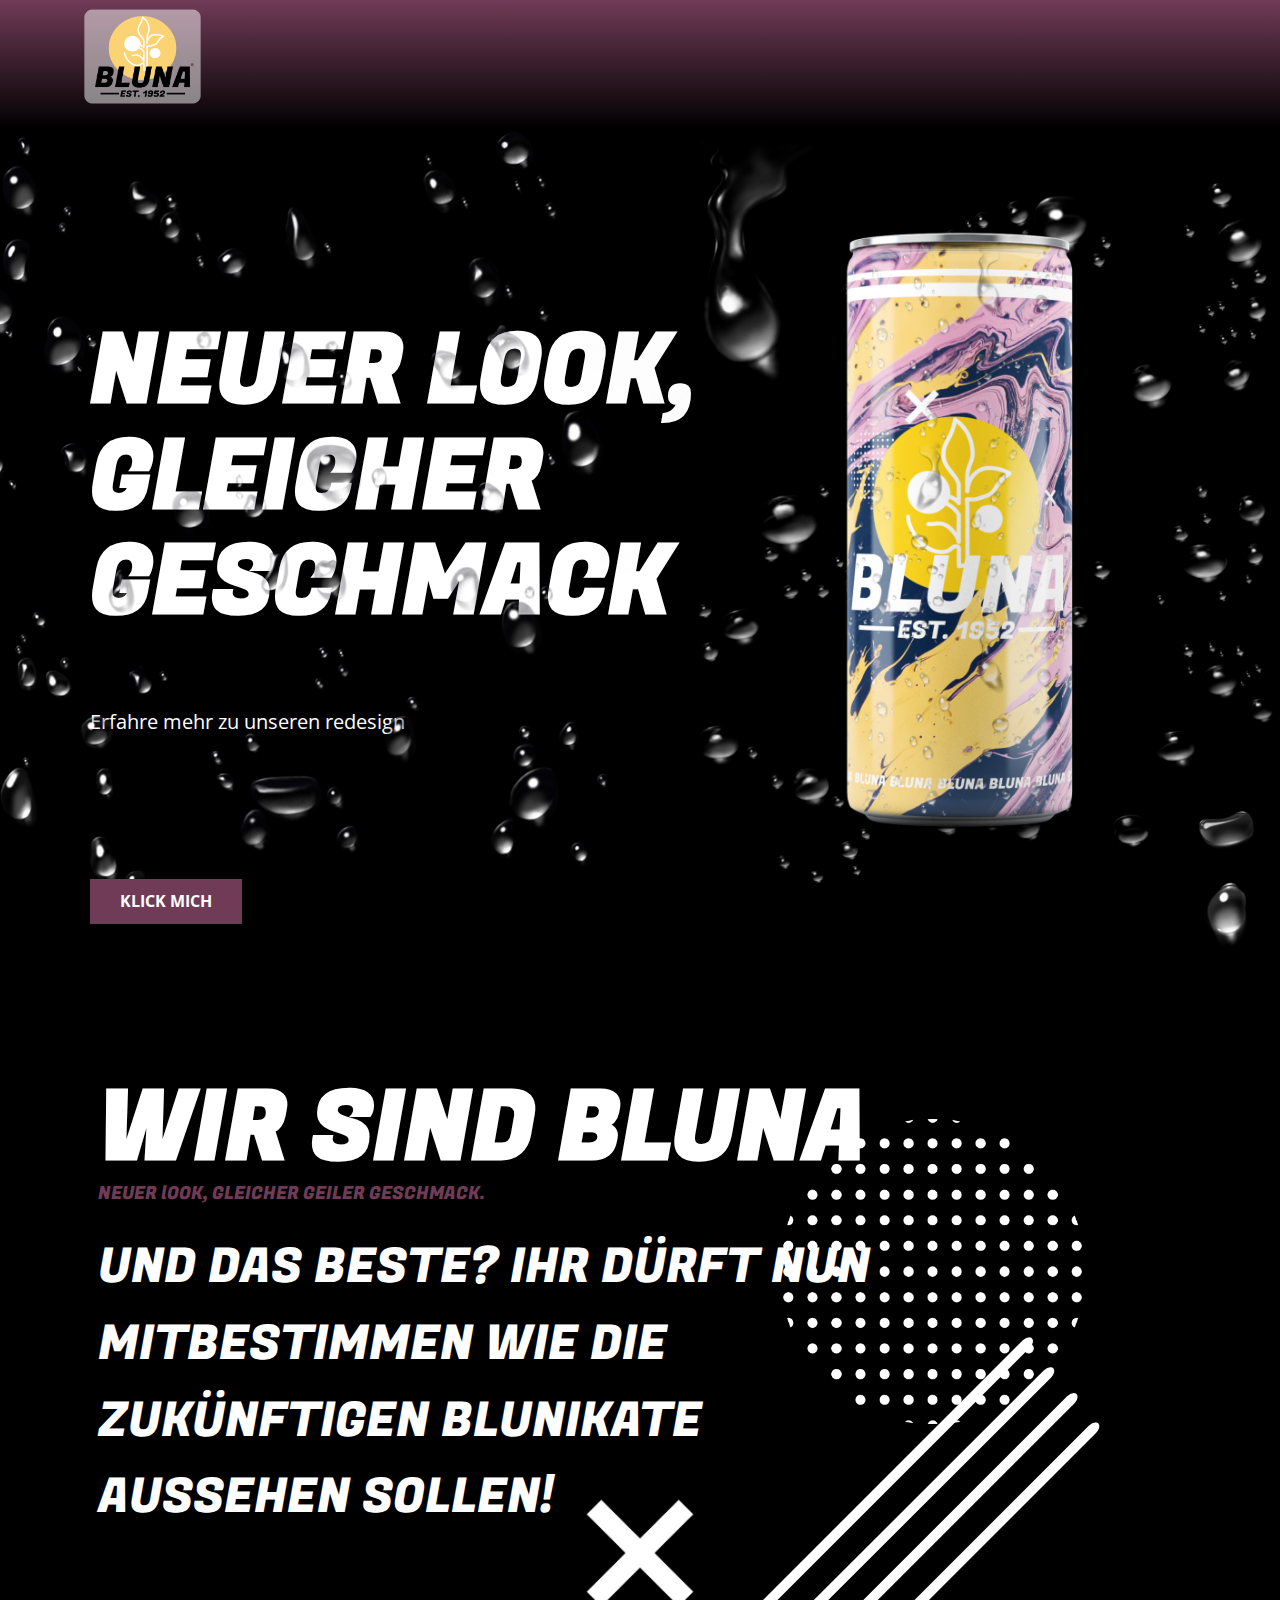
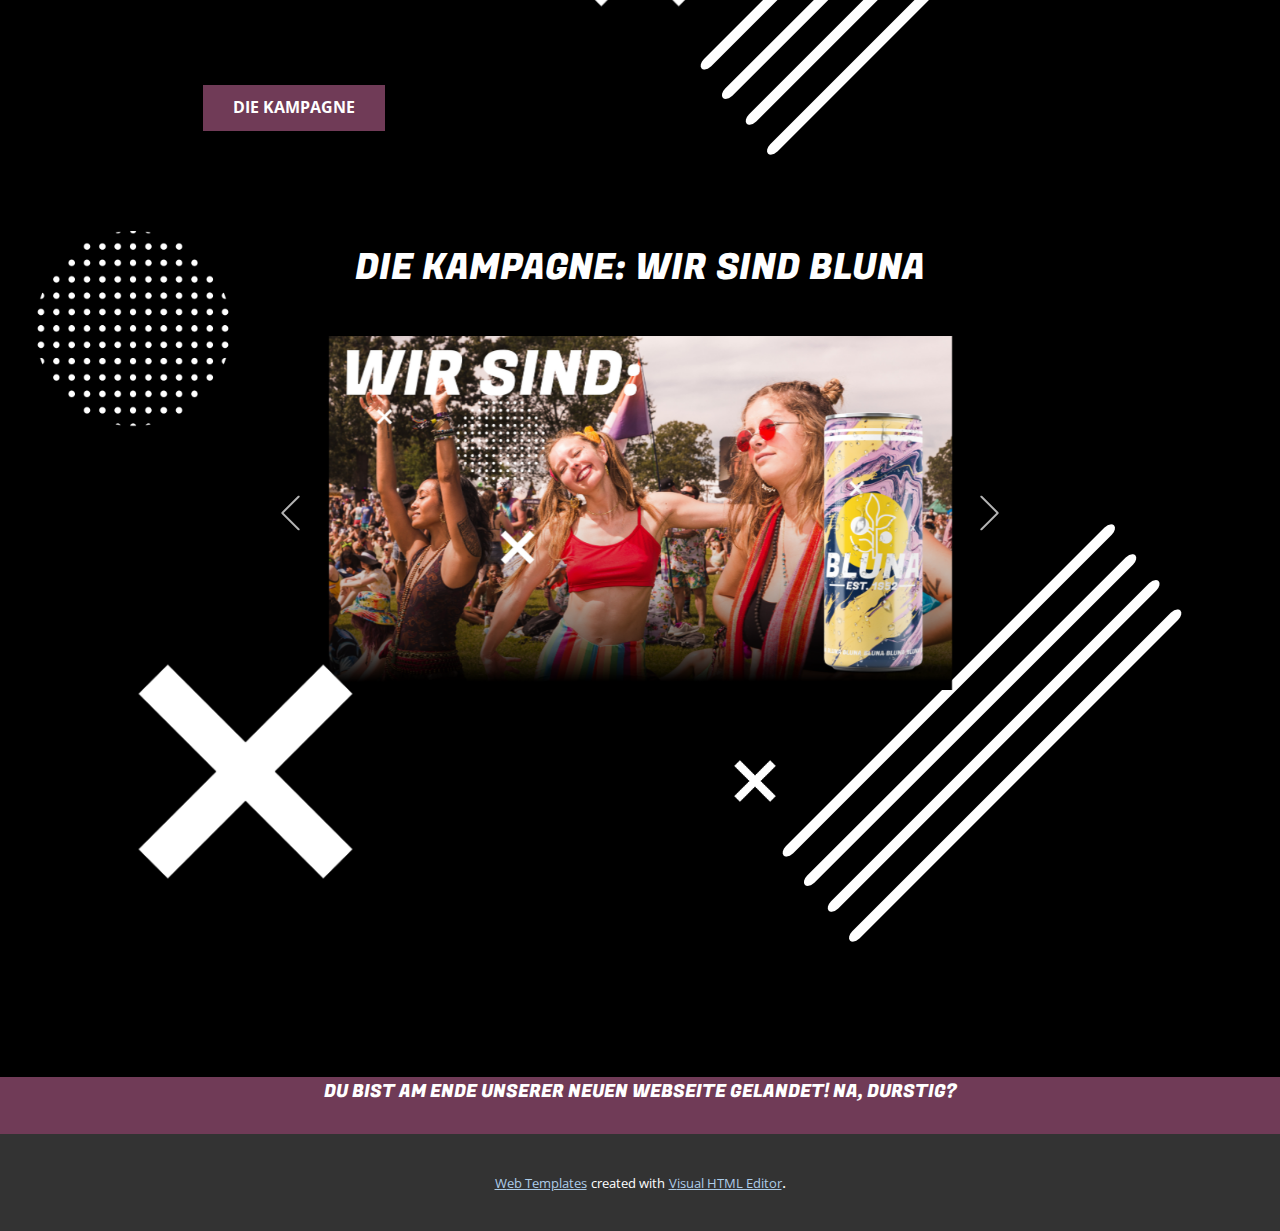
==== index.html @ a2d01c03 "added files" ====
<!DOCTYPE html>
<html style="font-size: 16px;">
  <head>
    <meta name="viewport" content="width=device-width, initial-scale=1.0">
    <meta charset="utf-8">
    <meta name="keywords" content="NEUER LOOK,gleicher&nbsp;GESCHMACK, Sample Headline">
    <meta name="description" content="">
    <meta name="page_type" content="np-template-header-footer-from-plugin">
    <title>Seite 1</title>
    <link rel="stylesheet" href="nicepage.css" media="screen">
<link rel="stylesheet" href="Seite-1.css" media="screen">
    <script class="u-script" type="text/javascript" src="jquery.js" defer=""></script>
    <script class="u-script" type="text/javascript" src="nicepage.js" defer=""></script>
    <meta name="generator" content="Nicepage 3.3.3, nicepage.com">
    
    
    
    <link id="u-theme-google-font" rel="stylesheet" href="https://fonts.googleapis.com/css?family=Roboto:100,100i,300,300i,400,400i,500,500i,700,700i,900,900i|Open+Sans:300,300i,400,400i,600,600i,700,700i,800,800i">
    <link id="u-page-google-font" rel="stylesheet" href="https://fonts.googleapis.com/css?family=Fugaz+One:400">
    
    
    
    
    <script type="application/ld+json">{
		"@context": "http://schema.org",
		"@type": "Organization",
		"name": "",
		"url": "index.html",
		"logo": "images/logo_trans.png"
}</script>
    <meta property="og:title" content="Seite 1">
    <meta property="og:type" content="website">
    <meta name="theme-color" content="#478ac9">
    <link rel="canonical" href="index.html">
    <meta property="og:url" content="index.html">
  </head>
  <body data-home-page="Seite-1.html" data-home-page-title="Seite 1" class="u-body"><header class="u-clearfix u-gradient u-header u-header" id="sec-d174"><div class="u-clearfix u-sheet u-sheet-1">
        <a href="https://nicepage.com" class="u-image u-logo u-image-1">
          <img src="images/logo_trans.png" class="u-logo-image u-logo-image-1" data-image-width="145.3334">
        </a>
      </div></header>
    <section class="skrollable u-align-left u-clearfix u-image u-parallax u-section-1" src="" id="sec-9734">
      <h1 class="u-custom-font u-text u-text-white u-title u-text-1">NEUER LOOK,<br>gleicher&nbsp;<br>GESCHMACK
      </h1>
      <p class="u-large-text u-text u-text-variant u-text-white u-text-2">Erfahre mehr zu unseren redesign</p>
      <img src="images/8fbe67342629d2fa3157f2b567e7f0b6.png" alt="" class="u-expanded-width u-image u-image-default u-image-1" data-image-width="1600" data-image-height="992">
      <img src="images/dose_einzeln.png" alt="" class="u-image u-image-default u-preserve-proportions u-image-2" data-image-width="2000" data-image-height="2000">
      <a href="Seite-1.html#sec-6746" data-page-id="94566227" class="u-btn u-button-style u-custom-color-1 u-btn-1">Klick mich</a>
    </section>
    <section class="u-black u-clearfix u-section-2" id="sec-6746">
      <div class="u-clearfix u-sheet u-sheet-1">
        <h3 class="u-custom-font u-text u-text-body-alt-color u-text-1">WIR SIND BLUNA</h3>
        <p class="u-custom-font u-text u-text-custom-color-1 u-text-2">NEUER lOOK, GLEICHER GEILER GESCHMACK. </p>
        <p class="u-custom-font u-text u-text-body-alt-color u-text-3">UND DAS BESTE? IHR DÜRFT NUN MITBESTIMMEN WIE DIE ZUKÜNFTIGEN BLUNIKATE AUSSEHEN SOLLEN!</p>
        <img src="images/11.png" alt="" class="u-image u-image-default u-preserve-proportions u-image-1">
        <img src="images/3.png" alt="" class="u-image u-image-default u-preserve-proportions u-image-2" data-image-width="500" data-image-height="500">
        <img src="images/2.png" alt="" class="u-image u-image-default u-preserve-proportions u-image-3" data-image-width="500" data-image-height="500">
        <a href="Seite-1.html#sec-6194" data-page-id="94566227" class="u-btn u-button-style u-custom-color-1 u-btn-1">Die kampagne</a>
      </div>
    </section>
    <section class="u-align-center u-black u-clearfix u-section-3" id="sec-6194">
      <div class="u-clearfix u-sheet u-sheet-1">
        <h2 class="u-custom-font u-text u-text-1">DIE KAMPAGNE: WIR SIND BLUNA</h2>
        <img src="images/3.png" alt="" class="u-image u-image-default u-preserve-proportions u-image-1" data-image-width="500" data-image-height="500">
        <div id="carousel-bd35" data-interval="5000" data-u-ride="carousel" class="u-carousel u-expanded-width-sm u-expanded-width-xs u-slider u-slider-1">
          <ol class="u-absolute-hcenter u-carousel-indicators u-hidden u-carousel-indicators-1">
            <li data-u-target="#carousel-bd35" class="u-active u-grey-30" data-u-slide-to="0"></li>
            <li data-u-target="#carousel-bd35" class="u-grey-30" data-u-slide-to="1"></li>
            <li data-u-target="#carousel-bd35" class="u-grey-30" data-u-slide-to="2"></li>
          </ol>
          <div class="u-carousel-inner" role="listbox">
            <div class="u-active u-align-center-md u-align-center-sm u-align-center-xs u-carousel-item u-container-style u-slide">
              <div class="u-container-layout u-valign-middle u-container-layout-1">
                <img alt="" class="u-image u-image-default u-image-2" src="images/billboard_neu534.png">
              </div>
            </div>
            <div class="u-carousel-item u-container-style u-expanded-width u-slide">
              <div class="u-container-layout u-valign-middle u-container-layout-2">
                <img alt="" class="u-image u-image-default u-image-3" src="images/TEMPLATE_06.png">
              </div>
            </div>
            <div class="test-slide u-carousel-item u-container-style u-slide">
              <div class="u-container-layout u-valign-bottom u-container-layout-3">
                <img src="images/ubahn_mockup.png" alt="" class="u-image u-image-default u-image-4" data-image-width="600" data-image-height="333">
              </div>
            </div>
          </div>
          <a class="u-absolute-vcenter u-carousel-control u-carousel-control-prev u-spacing-12 u-text-grey-30 u-carousel-control-1" href="#carousel-bd35" role="button" data-u-slide="prev">
            <span aria-hidden="true">
              <svg viewBox="0 0 477.175 477.175"><path d="M145.188,238.575l215.5-215.5c5.3-5.3,5.3-13.8,0-19.1s-13.8-5.3-19.1,0l-225.1,225.1c-5.3,5.3-5.3,13.8,0,19.1l225.1,225
                    c2.6,2.6,6.1,4,9.5,4s6.9-1.3,9.5-4c5.3-5.3,5.3-13.8,0-19.1L145.188,238.575z"></path></svg>
            </span>
            <span class="sr-only">+Previous</span>
          </a>
          <a class="u-absolute-vcenter u-carousel-control u-carousel-control-next u-spacing-12 u-text-grey-30 u-carousel-control-2" href="#carousel-bd35" role="button" data-u-slide="next">
            <span aria-hidden="true">
              <svg viewBox="0 0 477.175 477.175"><path d="M360.731,229.075l-225.1-225.1c-5.3-5.3-13.8-5.3-19.1,0s-5.3,13.8,0,19.1l215.5,215.5l-215.5,215.5
                    c-5.3,5.3-5.3,13.8,0,19.1c2.6,2.6,6.1,4,9.5,4c3.4,0,6.9-1.3,9.5-4l225.1-225.1C365.931,242.875,365.931,234.275,360.731,229.075z"></path></svg>
            </span>
            <span class="sr-only">+Next</span>
          </a>
        </div>
        <img src="images/11.png" alt="" class="u-image u-image-default u-preserve-proportions u-image-5">
        <img src="images/2.png" alt="" class="u-image u-image-default u-preserve-proportions u-image-6" data-image-width="500" data-image-height="500">
        <img src="images/2.png" alt="" class="u-image u-image-default u-preserve-proportions u-image-7" data-image-width="500" data-image-height="500">
      </div>
    </section>
    
    
    <footer class="u-align-center u-clearfix u-custom-color-1 u-footer u-footer" id="sec-a626"><div class="u-clearfix u-sheet u-sheet-1">
        <p class="u-custom-font u-small-text u-text u-text-variant u-text-1">DU BIST AM ENDE UNSERER NEUEN WEBSEITE GELANDET! NA, DURSTIG?</p>
      </div></footer>
    <section class="u-backlink u-clearfix u-grey-80">
      <a class="u-link" href="https://nicepage.com/website-templates" target="_blank">
        <span>Web Templates</span>
      </a>
      <p class="u-text">
        <span>created with</span>
      </p>
      <a class="u-link" href="https://nicepage.com/html-website-builder" target="_blank">
        <span>Visual HTML Editor</span>
      </a>. 
    </section>
  </body>
</html>
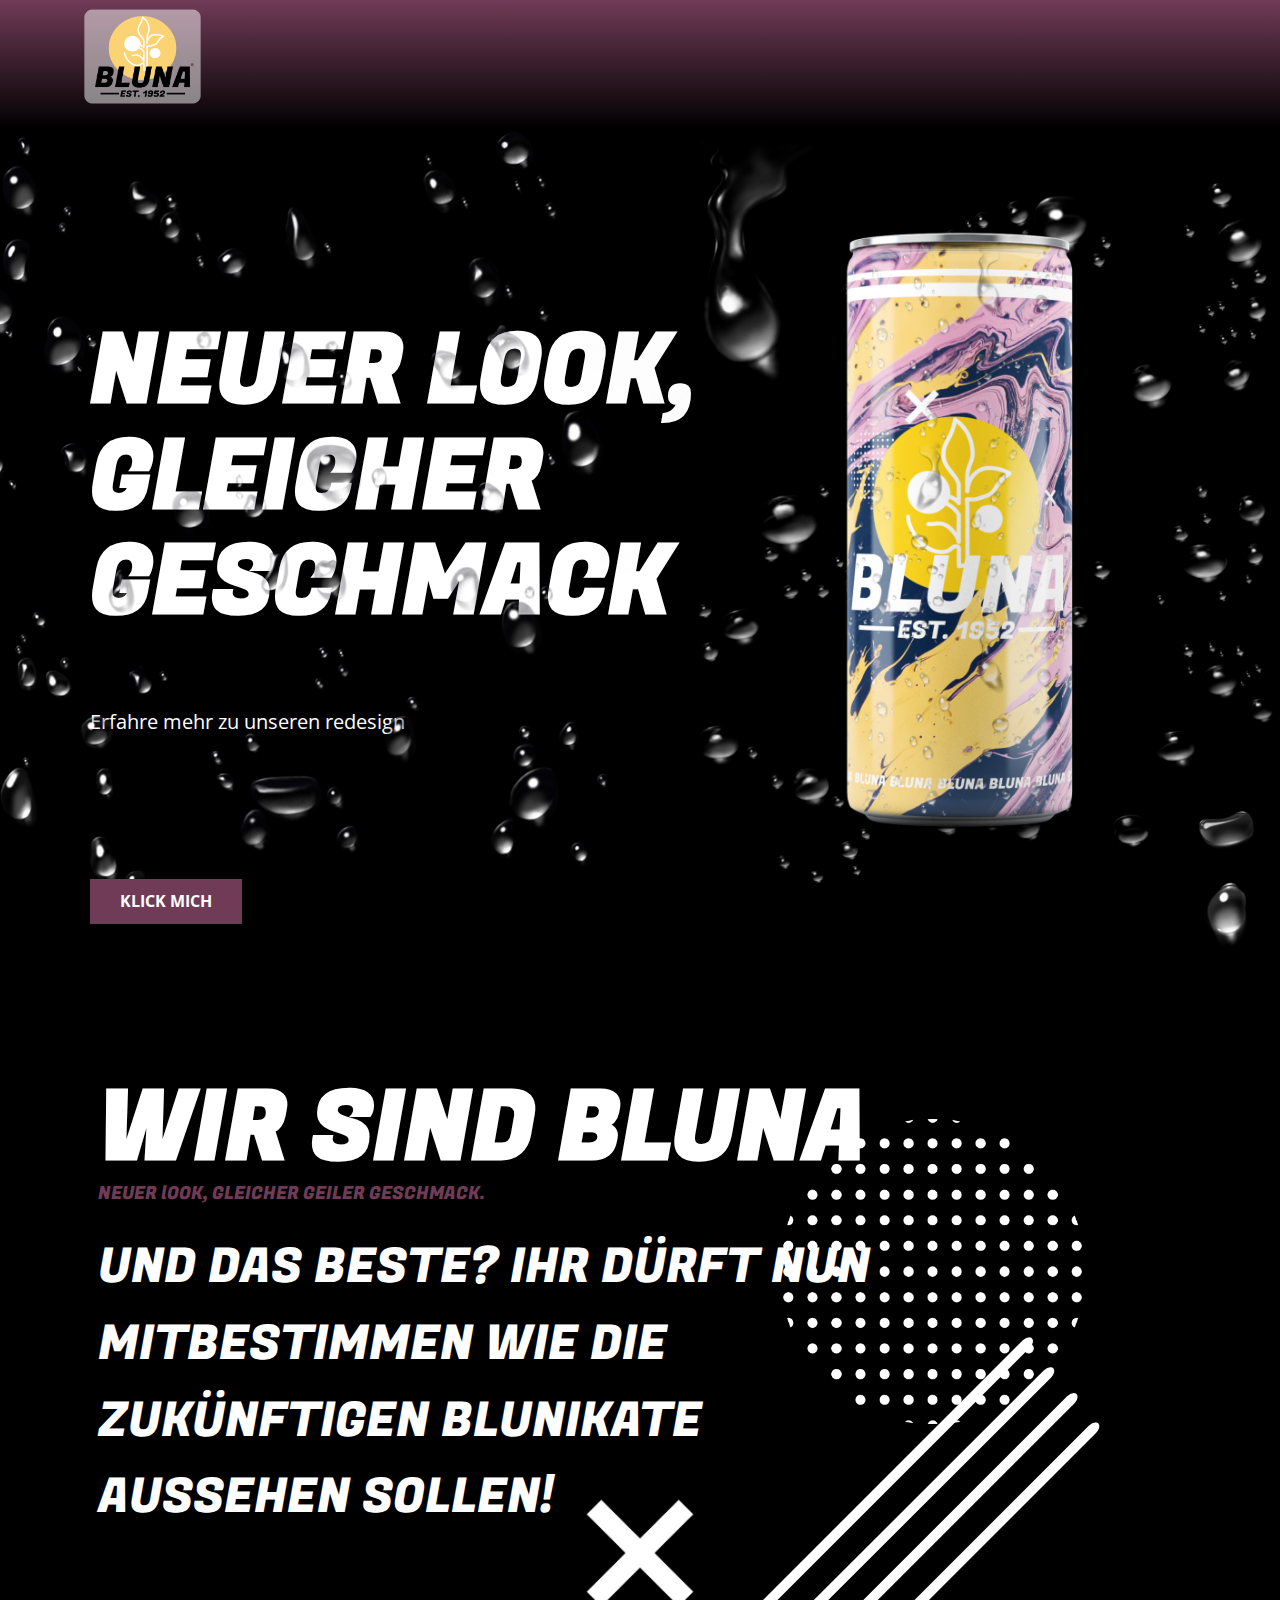
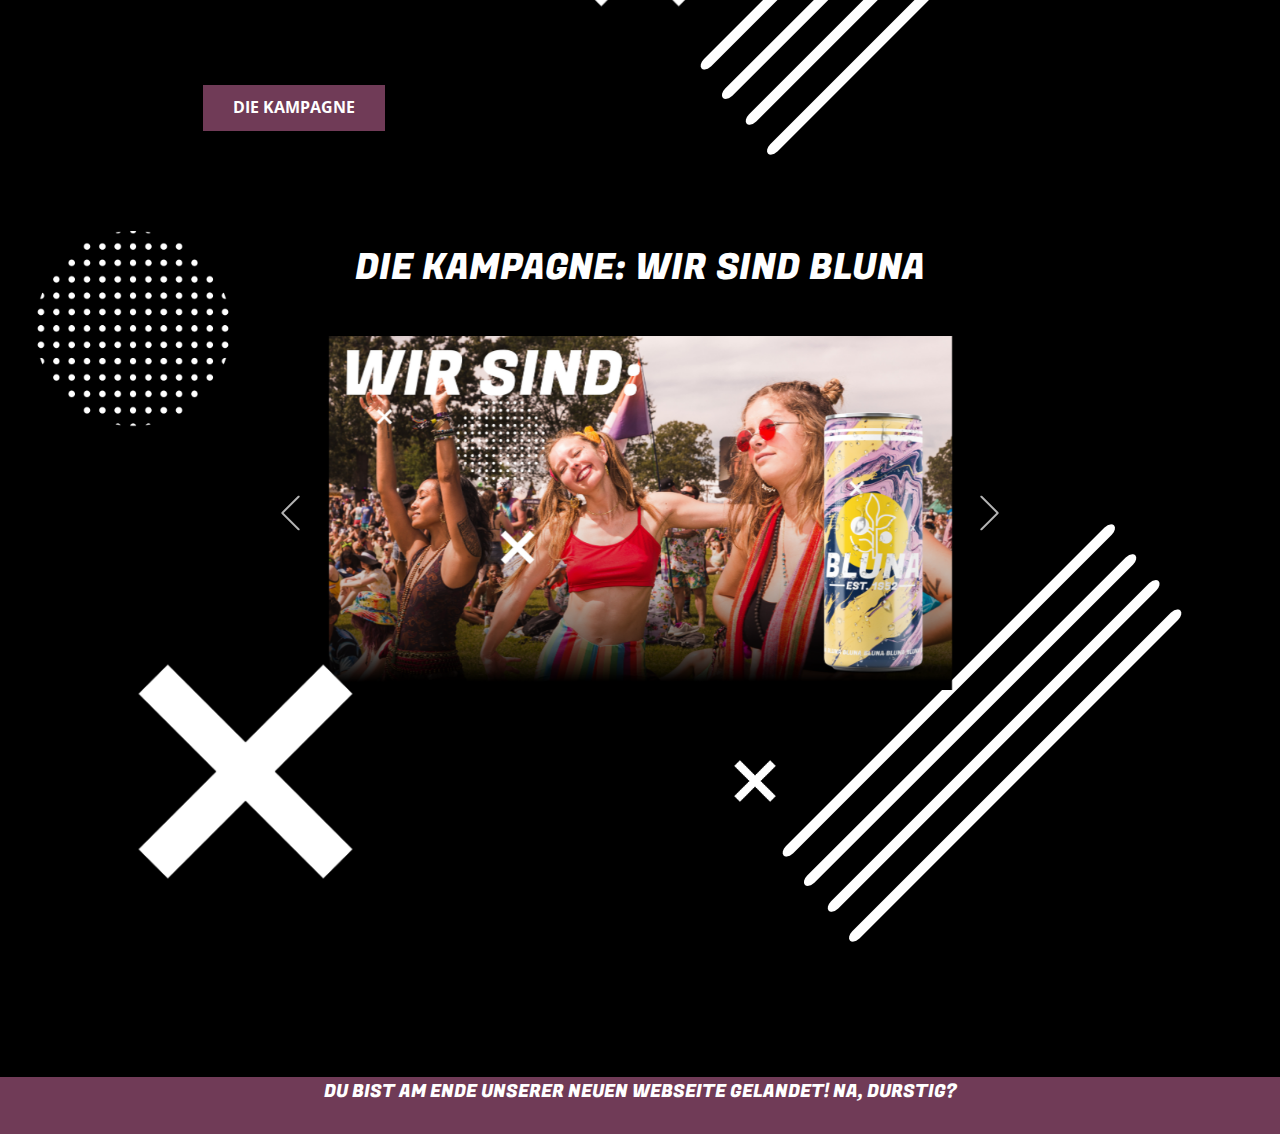
==== commit 5337842d: "edited html file" ====
--- a/index.html
+++ b/index.html
@@ -110,16 +110,6 @@
     <footer class="u-align-center u-clearfix u-custom-color-1 u-footer u-footer" id="sec-a626"><div class="u-clearfix u-sheet u-sheet-1">
         <p class="u-custom-font u-small-text u-text u-text-variant u-text-1">DU BIST AM ENDE UNSERER NEUEN WEBSEITE GELANDET! NA, DURSTIG?</p>
       </div></footer>
-    <section class="u-backlink u-clearfix u-grey-80">
-      <a class="u-link" href="https://nicepage.com/website-templates" target="_blank">
-        <span>Web Templates</span>
-      </a>
-      <p class="u-text">
-        <span>created with</span>
-      </p>
-      <a class="u-link" href="https://nicepage.com/html-website-builder" target="_blank">
-        <span>Visual HTML Editor</span>
-      </a>. 
-    </section>
+
   </body>
 </html>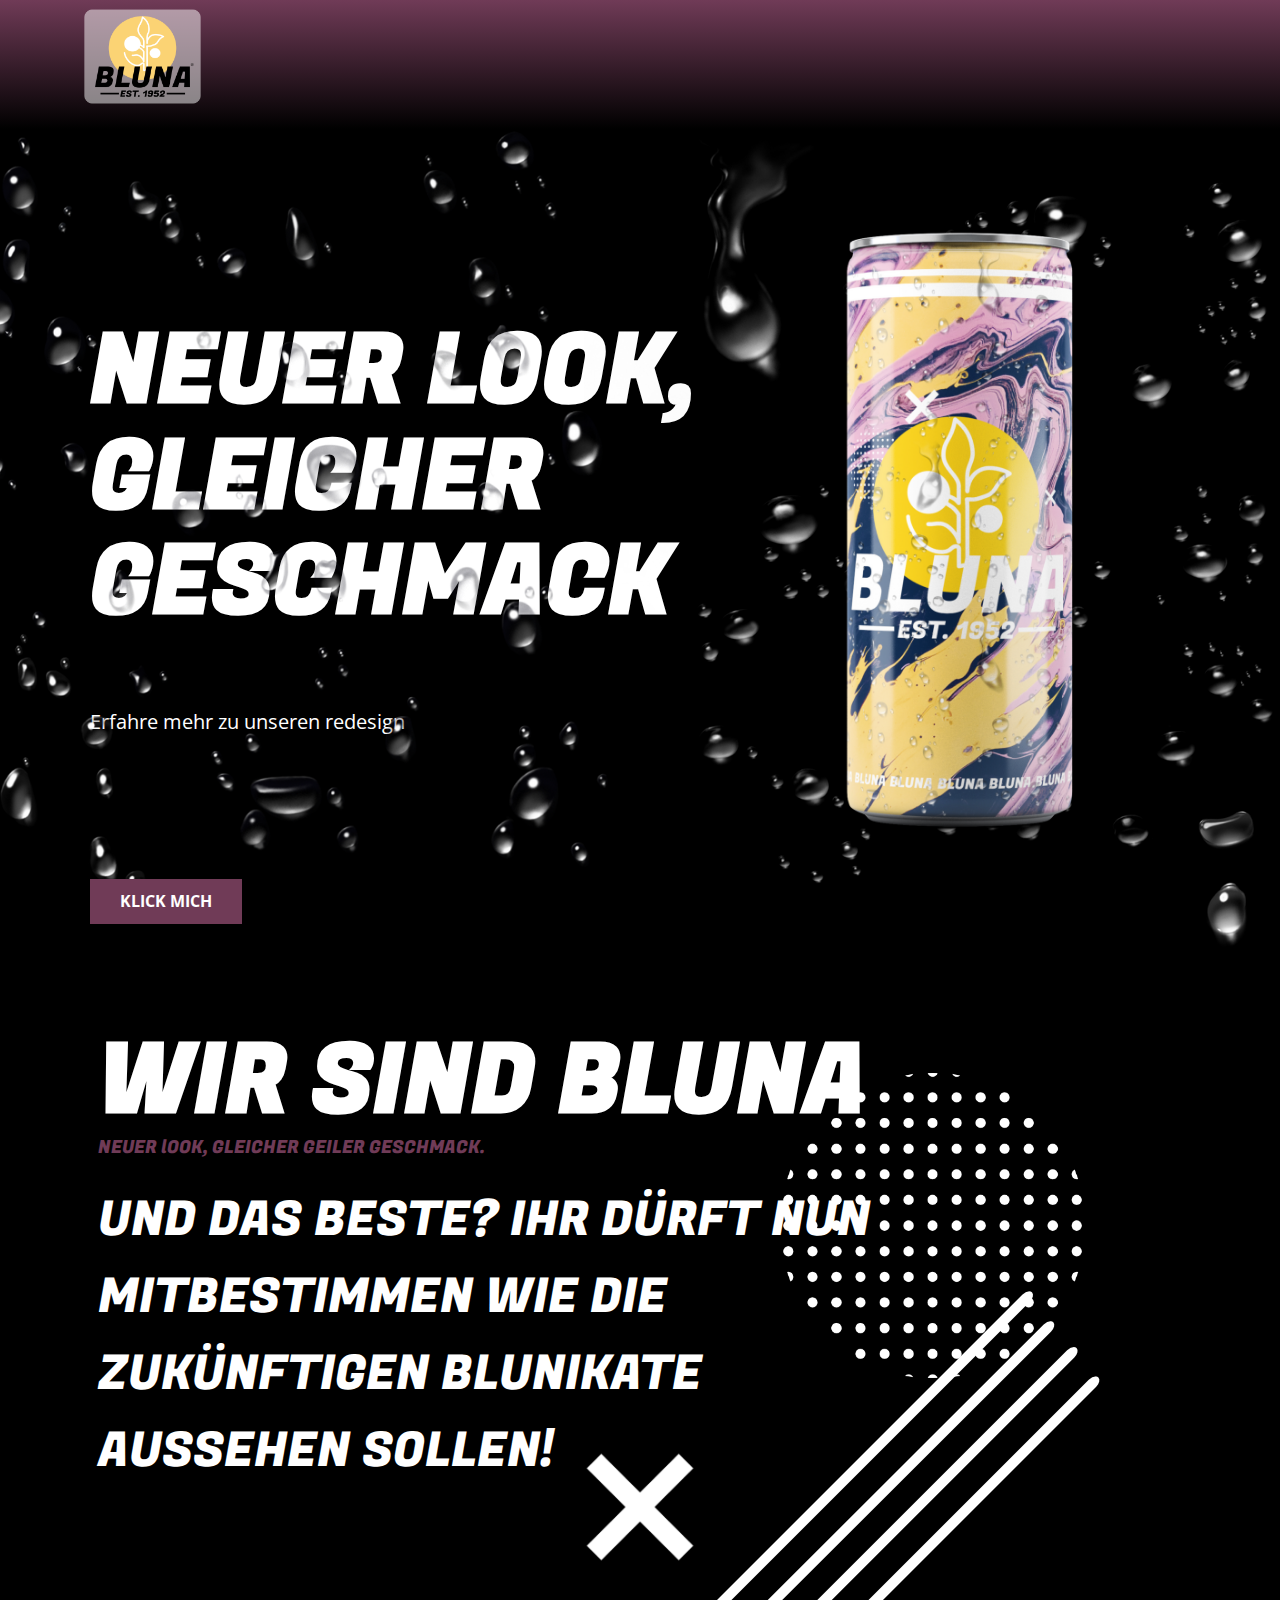
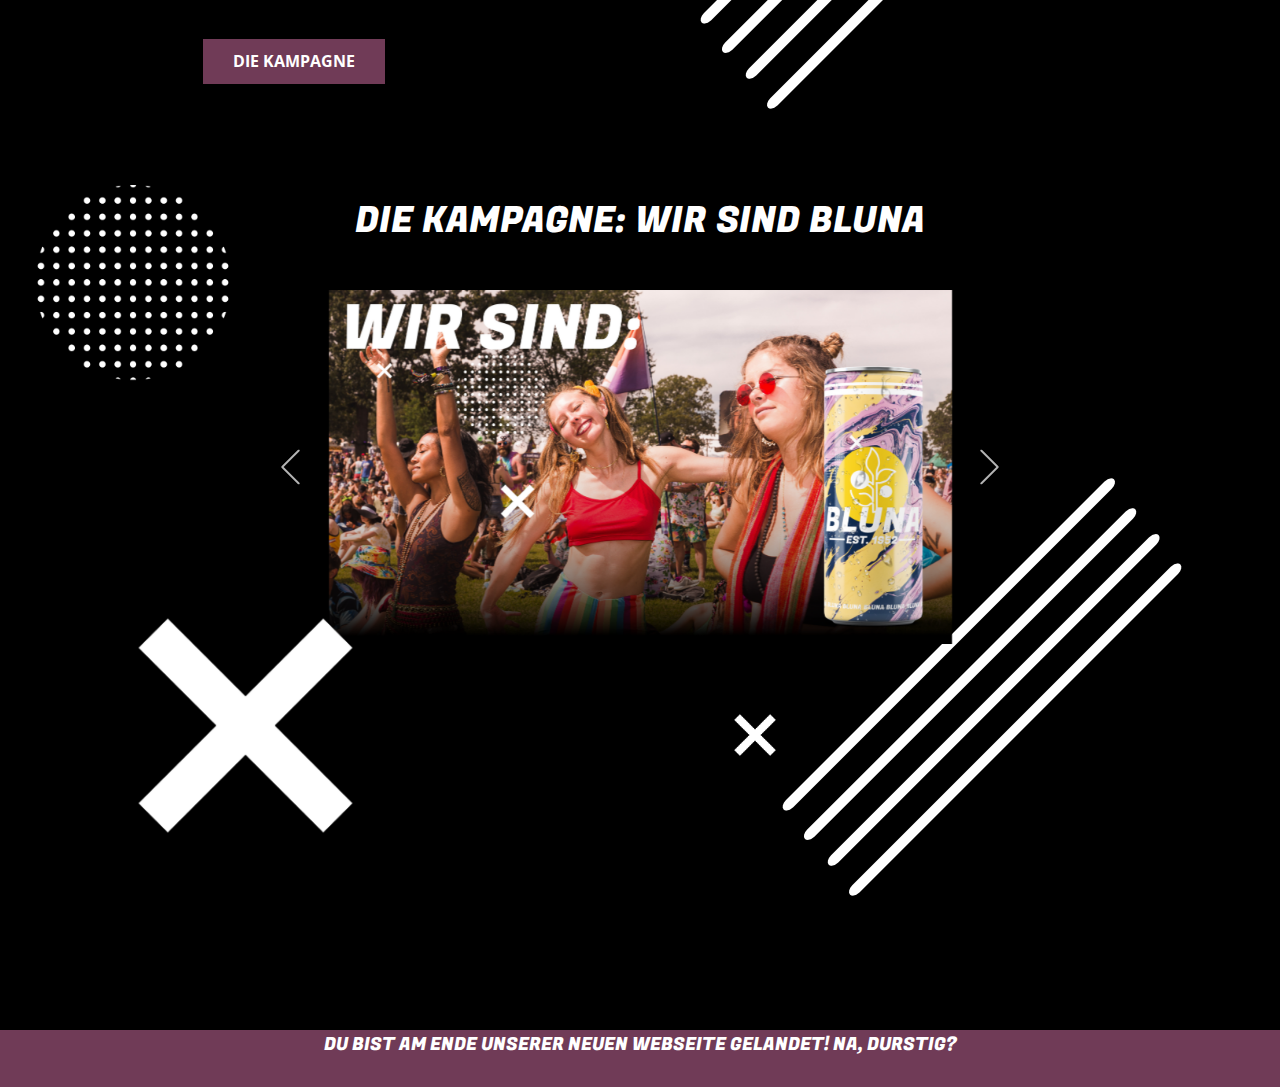
==== commit 70a9f891: "updated to mobile" ====
--- a/index.html
+++ b/index.html
@@ -39,11 +39,11 @@
           <img src="images/logo_trans.png" class="u-logo-image u-logo-image-1" data-image-width="145.3334">
         </a>
       </div></header>
-    <section class="skrollable u-align-left u-clearfix u-image u-parallax u-section-1" src="" id="sec-9734">
-      <h1 class="u-custom-font u-text u-text-white u-title u-text-1">NEUER LOOK,<br>gleicher&nbsp;<br>GESCHMACK
+    <section class="skrollable u-align-left u-black u-clearfix u-section-1" src="" id="sec-9734">
+      <h1 class="u-custom-font u-text u-text-white u-title u-text-1">NE​UER LOOK,<br>gleicher&nbsp;<br>GESCHMACK
       </h1>
       <p class="u-large-text u-text u-text-variant u-text-white u-text-2">Erfahre mehr zu unseren redesign</p>
-      <img src="images/8fbe67342629d2fa3157f2b567e7f0b6.png" alt="" class="u-expanded-width u-image u-image-default u-image-1" data-image-width="1600" data-image-height="992">
+      <img src="images/8fbe67342629d2fa3157f2b567e7f0b6.png" alt="" class="u-expanded-width-lg u-expanded-width-md u-expanded-width-sm u-expanded-width-xl u-image u-image-default u-image-1" data-image-width="1600" data-image-height="992">
       <img src="images/dose_einzeln.png" alt="" class="u-image u-image-default u-preserve-proportions u-image-2" data-image-width="2000" data-image-height="2000">
       <a href="Seite-1.html#sec-6746" data-page-id="94566227" class="u-btn u-button-style u-custom-color-1 u-btn-1">Klick mich</a>
     </section>
--- a/Seite-1.css
+++ b/Seite-1.css
@@ -1,6 +1,5 @@
 .u-section-1 {
-  background-image: url("images/Unbenannt.png");
-  min-height: 902px;
+  background-image: none;
 }
 
 .u-section-1 .u-text-1 {
@@ -36,11 +35,6 @@
 }
 
 @media (max-width: 1199px) {
-  .u-section-1 {
-    background-position: 50% 50%;
-    min-height: 744px;
-  }
-
   .u-section-1 .u-text-1 {
     margin-top: 1269px;
     margin-right: calc(((100% - 1140px) / 2) + 597px);
@@ -64,17 +58,12 @@
   }
 
   .u-section-1 .u-btn-1 {
-    margin-top: -317px;
-    margin-right: calc(((100% - 1140px) / 2) + 487px);
-    margin-left: auto;
+    margin-top: 20px;
+    margin-left: calc(((100% - 1140px) / 2) + 193px);
   }
 }
 
 @media (max-width: 991px) {
-  .u-section-1 {
-    min-height: 570px;
-  }
-
   .u-section-1 .u-text-1 {
     margin-right: calc(((100% - 1140px) / 2) + 90px);
     margin-left: calc(((100% - 1140px) / 2) + 1050px);
@@ -92,15 +81,13 @@
   }
 
   .u-section-1 .u-btn-1 {
+    margin-top: -317px;
     margin-right: calc(((100% - 1140px) / 2) + 357px);
+    margin-left: calc(((100% - 720px) / 2));
   }
 }
 
 @media (max-width: 767px) {
-  .u-section-1 {
-    min-height: 241px;
-  }
-
   .u-section-1 .u-text-1 {
     margin-right: calc(((100% - 1140px) / 2) + -360px);
     margin-left: calc(((100% - 1140px) / 2) + 1500px);
@@ -125,7 +112,7 @@
   }
 
   .u-section-1 .u-btn-1 {
-    margin-top: -321px;
+    margin-top: 20px;
     margin-right: auto;
     margin-left: calc(((100% - 1140px) / 2) + 300px);
   }
@@ -133,30 +120,41 @@
 
 @media (max-width: 575px) {
   .u-section-1 {
-    min-height: 41px;
+    min-height: 513px;
   }
 
   .u-section-1 .u-text-1 {
-    margin-right: calc(((100% - 1140px) / 2) + -860px);
-    margin-left: calc(((100% - 1140px) / 2) + 2000px);
+    font-size: 1.875rem;
+    width: auto;
+    margin-top: 56px;
+    margin-right: calc(((100% - 340px) / 2) + 104px);
+    margin-left: calc(((100% - 340px) / 2) + 11px);
   }
 
   .u-section-1 .u-text-2 {
-    margin-top: 1122px;
-    margin-right: calc(((100% - 1140px) / 2) + -860px);
-    margin-left: calc(((100% - 1140px) / 2) + 2000px);
+    margin-top: 1173px;
+    margin-right: -1210px;
+    margin-left: 1650px;
+  }
+
+  .u-section-1 .u-image-1 {
+    width: 440px;
+    margin-top: -2459px;
+    margin-right: calc(((100% - 340px) / 2) + -588px);
+    margin-left: auto;
   }
 
   .u-section-1 .u-image-2 {
     width: 340px;
     height: 340px;
-    margin-top: -108px;
-    margin-left: calc(((100% - 1140px) / 2) + 400px);
+    margin-top: -602px;
+    margin-right: calc(((100% - 340px) / 2) + -94px);
+    margin-left: 144px;
   }
 
   .u-section-1 .u-btn-1 {
-    margin-top: -245px;
-    margin-left: calc(((100% - 1140px) / 2) + 400px);
+    margin-top: 36px;
+    margin-left: auto;
   }
 }.u-section-2 {
   background-image: none;
@@ -251,6 +249,10 @@
 }
 
 @media (max-width: 767px) {
+  .u-section-2 .u-sheet-1 {
+    min-height: 1028px;
+  }
+
   .u-section-2 .u-text-1 {
     width: 540px;
   }
@@ -265,9 +267,14 @@
 }
 
 @media (max-width: 575px) {
+  .u-section-2 .u-sheet-1 {
+    min-height: 1003px;
+  }
+
   .u-section-2 .u-text-1 {
+    font-size: 1.5rem;
     width: 340px;
-    font-size: 1.5rem;
+    margin-top: 28px;
   }
 
   .u-section-2 .u-text-2 {
@@ -275,17 +282,28 @@
   }
 
   .u-section-2 .u-image-1 {
-    margin-right: 33px;
+    width: 170px;
+    height: 170px;
+    margin-top: -13px;
+    margin-right: auto;
+    margin-left: 33px;
   }
 
   .u-section-2 .u-image-2 {
-    width: 340px;
-    height: 340px;
+    height: 190px;
+    width: 190px;
+    margin-top: -239px;
+    margin-right: 39px;
+  }
+
+  .u-section-2 .u-image-3 {
+    margin-top: -69px;
     margin-right: 0;
   }
 
-  .u-section-2 .u-image-3 {
-    margin-top: -142px;
+  .u-section-2 .u-btn-1 {
+    margin-top: -8px;
+    margin-bottom: 0;
   }
 }.u-section-3 .u-sheet-1 {
   min-height: 886px;
@@ -378,9 +396,18 @@
     margin-top: 195px;
     margin-left: 562px;
   }
+
+  .u-section-3 .u-image-5 {
+    margin-top: 20px;
+    margin-left: auto;
+  }
 }
 
 @media (max-width: 991px) {
+  .u-section-3 .u-sheet-1 {
+    min-height: 1225px;
+  }
+
   .u-section-3 .u-text-1 {
     width: 720px;
   }
@@ -405,7 +432,7 @@
 
 @media (max-width: 767px) {
   .u-section-3 .u-sheet-1 {
-    min-height: 800px;
+    min-height: 1139px;
   }
 
   .u-section-3 .u-text-1 {
@@ -463,19 +490,22 @@
 
 @media (max-width: 575px) {
   .u-section-3 .u-sheet-1 {
-    min-height: 523px;
+    min-height: 1078px;
   }
 
   .u-section-3 .u-text-1 {
     width: 340px;
+    margin-top: 0;
+    margin-left: 0;
+    margin-right: 0;
   }
 
   .u-section-3 .u-image-1 {
     width: 340px;
     height: 340px;
-    margin-top: -7px;
-    margin-right: 0;
-    margin-left: 0;
+    margin-top: 20px;
+    margin-right: auto;
+    margin-left: auto;
   }
 
   .u-section-3 .u-slider-1 {
@@ -501,7 +531,14 @@
     height: 187px;
   }
 
+  .u-section-3 .u-image-6 {
+    margin-top: -111px;
+    margin-left: 0;
+  }
+
   .u-section-3 .u-image-7 {
-    margin-left: 294px;
+    margin-top: -322px;
+    margin-right: 35px;
+    margin-left: auto;
   }
 }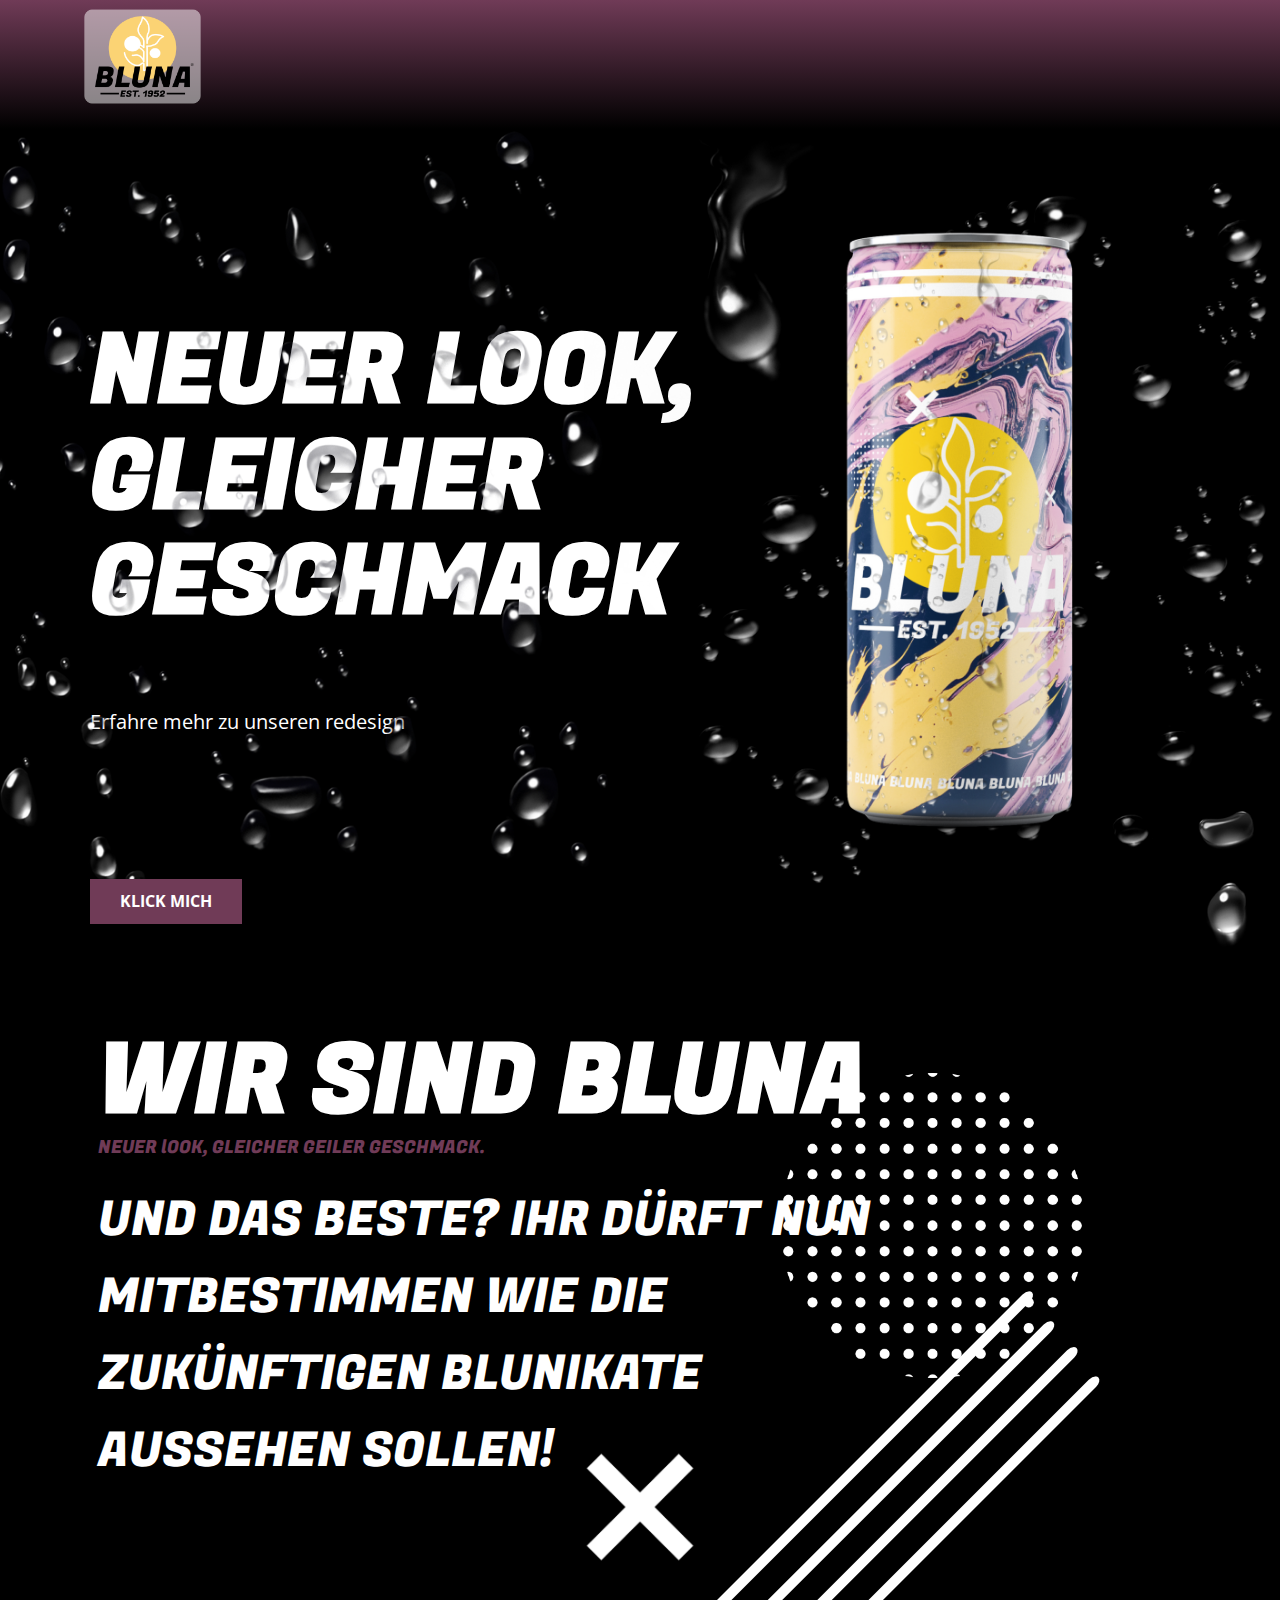
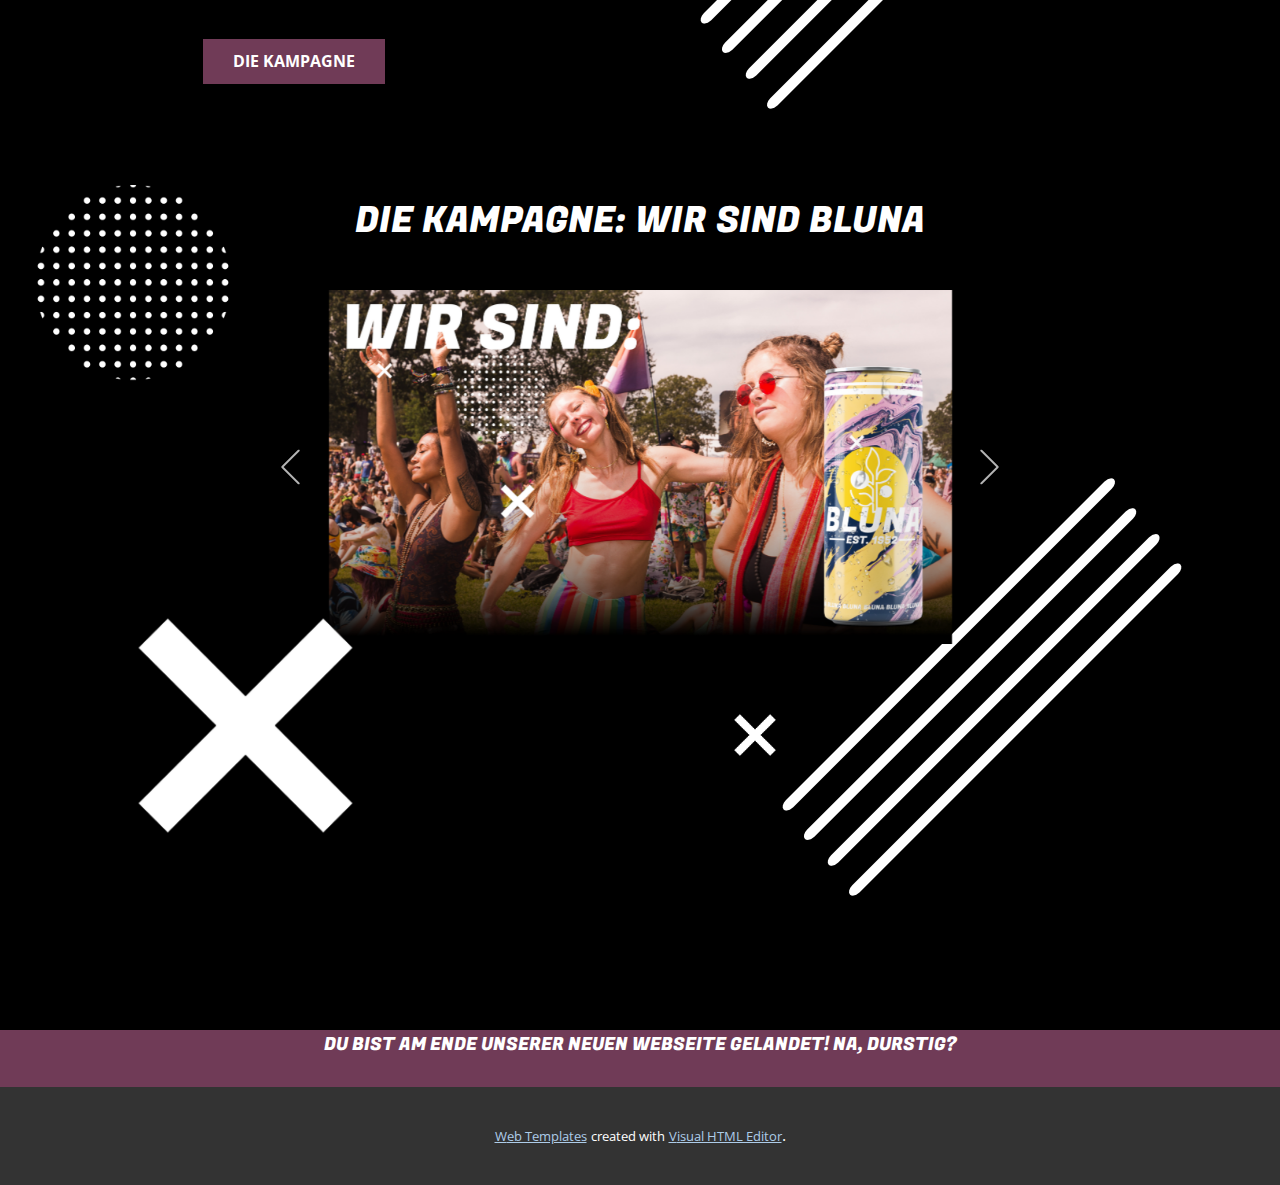
==== commit d6ceaa61: "updated index" ====
--- a/index.html
+++ b/index.html
@@ -35,7 +35,7 @@
     <meta property="og:url" content="index.html">
   </head>
   <body data-home-page="Seite-1.html" data-home-page-title="Seite 1" class="u-body"><header class="u-clearfix u-gradient u-header u-header" id="sec-d174"><div class="u-clearfix u-sheet u-sheet-1">
-        <a href="https://nicepage.com" class="u-image u-logo u-image-1">
+        <a href="Seite-1.html" data-page-id="94566227" class="u-image u-logo u-image-1" title="Seite 1">
           <img src="images/logo_trans.png" class="u-logo-image u-logo-image-1" data-image-width="145.3334">
         </a>
       </div></header>
@@ -110,6 +110,16 @@
     <footer class="u-align-center u-clearfix u-custom-color-1 u-footer u-footer" id="sec-a626"><div class="u-clearfix u-sheet u-sheet-1">
         <p class="u-custom-font u-small-text u-text u-text-variant u-text-1">DU BIST AM ENDE UNSERER NEUEN WEBSEITE GELANDET! NA, DURSTIG?</p>
       </div></footer>
-
+    <section class="u-backlink u-clearfix u-grey-80">
+      <a class="u-link" href="https://nicepage.com/website-templates" target="_blank">
+        <span>Web Templates</span>
+      </a>
+      <p class="u-text">
+        <span>created with</span>
+      </p>
+      <a class="u-link" href="https://nicepage.com/html-website-builder" target="_blank">
+        <span>Visual HTML Editor</span>
+      </a>. 
+    </section>
   </body>
 </html>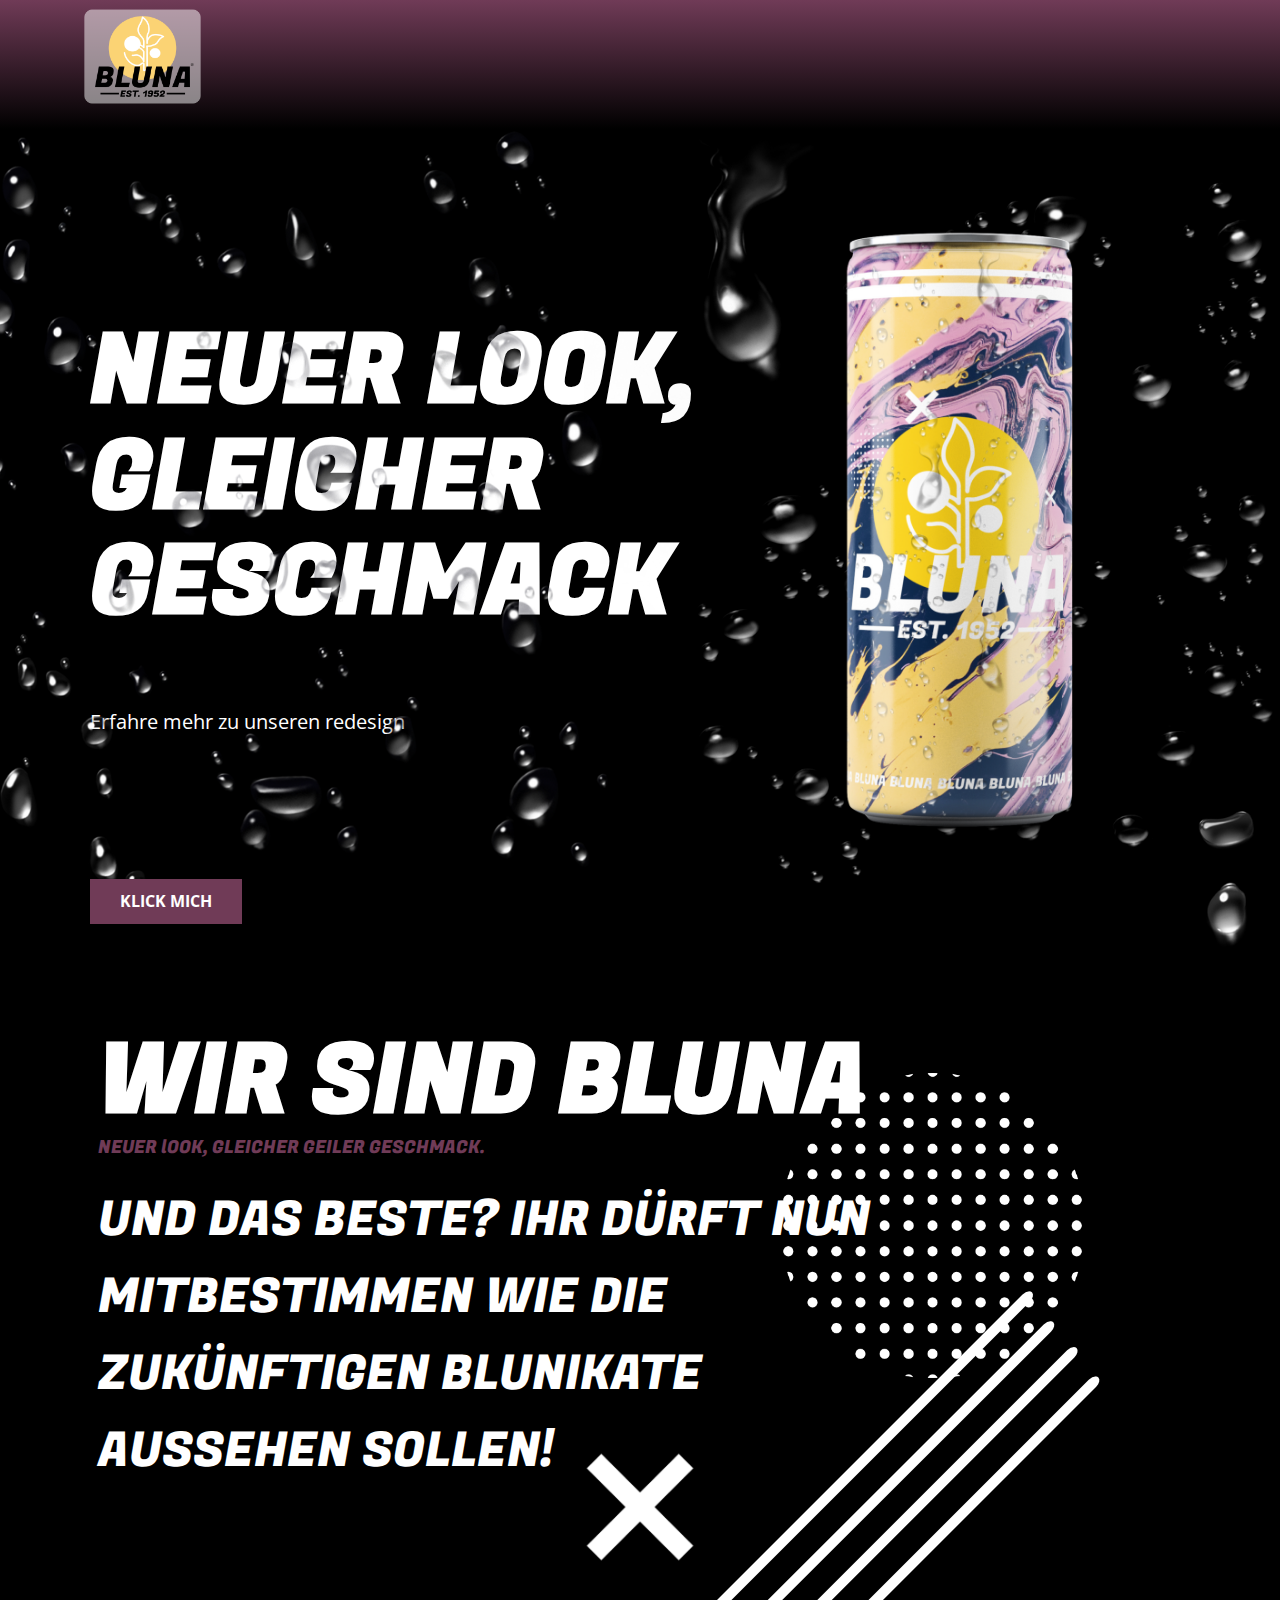
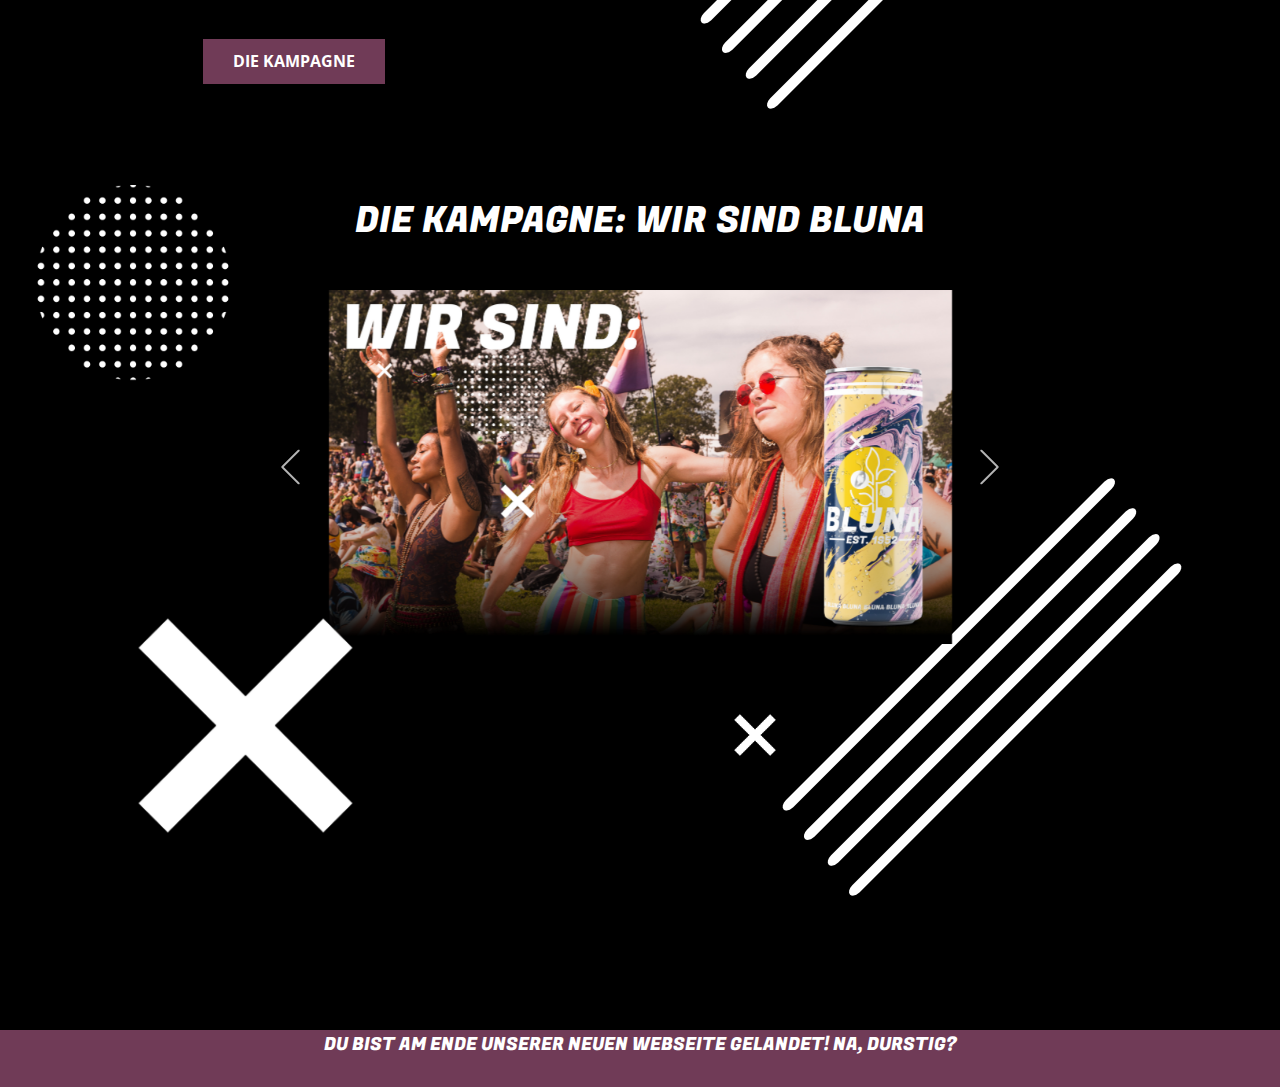
==== commit 05f8a6a7: "updated section" ====
--- a/index.html
+++ b/index.html
@@ -110,16 +110,6 @@
     <footer class="u-align-center u-clearfix u-custom-color-1 u-footer u-footer" id="sec-a626"><div class="u-clearfix u-sheet u-sheet-1">
         <p class="u-custom-font u-small-text u-text u-text-variant u-text-1">DU BIST AM ENDE UNSERER NEUEN WEBSEITE GELANDET! NA, DURSTIG?</p>
       </div></footer>
-    <section class="u-backlink u-clearfix u-grey-80">
-      <a class="u-link" href="https://nicepage.com/website-templates" target="_blank">
-        <span>Web Templates</span>
-      </a>
-      <p class="u-text">
-        <span>created with</span>
-      </p>
-      <a class="u-link" href="https://nicepage.com/html-website-builder" target="_blank">
-        <span>Visual HTML Editor</span>
-      </a>. 
-    </section>
+    
   </body>
 </html>